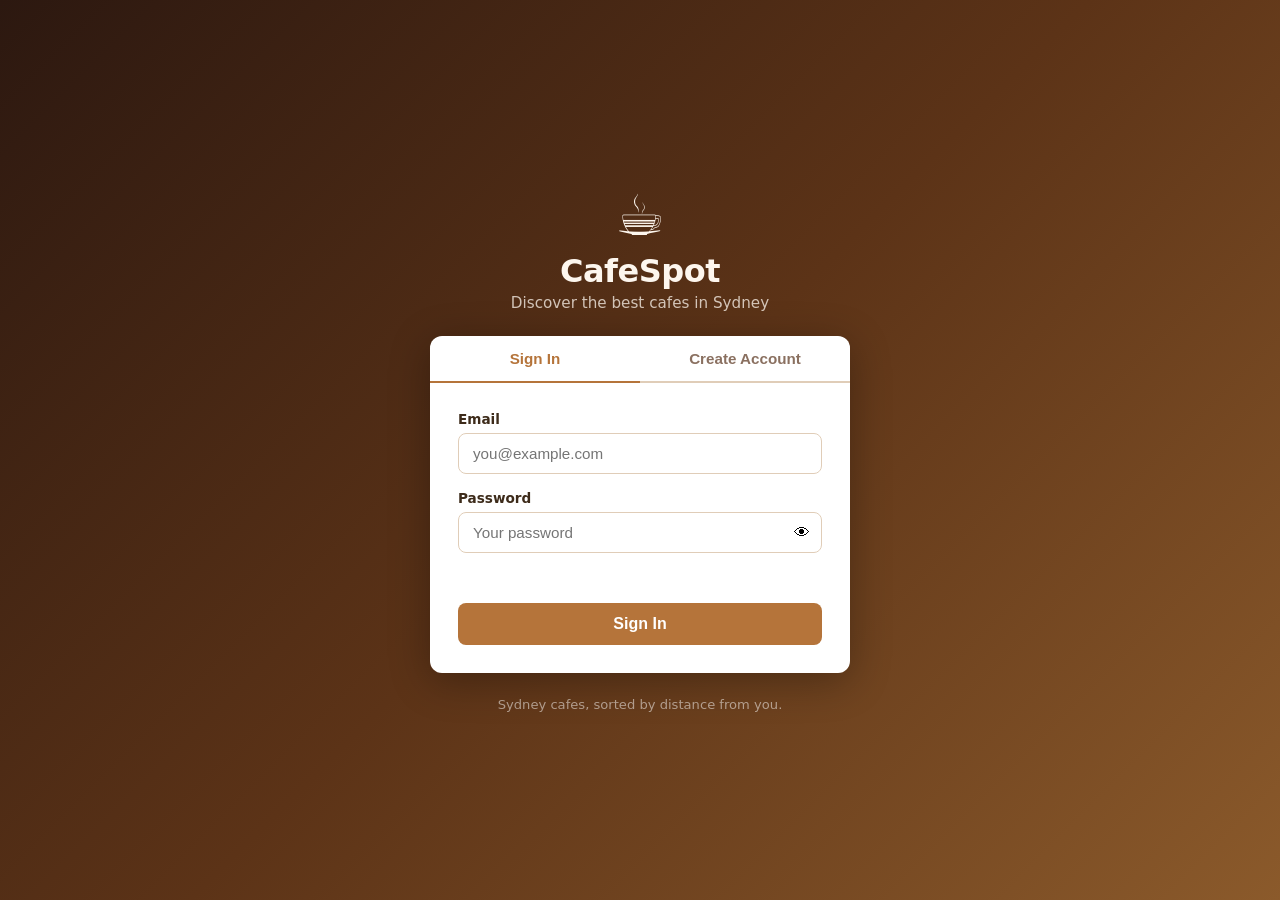
==== frontend/index.html @ 076bbd47 "Initial CafeSpot commit by pratiksha" ====
<!DOCTYPE html>
<html lang="en">
<head>
    <meta charset="UTF-8">
    <meta name="viewport" content="width=device-width, initial-scale=1.0">
    <title>CafeSpot — Find Sydney Cafes</title>
    <link rel="stylesheet" href="css/style.css">
</head>
<body class="auth-page">

    <div class="auth-container">
        <div class="auth-brand">
            <div class="brand-logo">☕</div>
            <h1>CafeSpot</h1>
            <p>Discover the best cafes in Sydney</p>
        </div>

        <div class="auth-card">
            <div class="auth-tabs">
                <button class="auth-tab active" data-tab="login">Sign In</button>
                <button class="auth-tab" data-tab="register">Create Account</button>
            </div>

            <!-- Login Form -->
            <form id="loginForm" class="auth-form active">
                <div class="form-group">
                    <label for="loginEmail">Email</label>
                    <input type="email" id="loginEmail" placeholder="you@example.com" required autocomplete="email">
                </div>
                <div class="form-group">
                    <label for="loginPassword">Password</label>
                    <div class="input-pw">
                        <input type="password" id="loginPassword" placeholder="Your password" required autocomplete="current-password">
                        <button type="button" class="pw-toggle" data-target="loginPassword">👁</button>
                    </div>
                </div>
                <div class="form-error" id="loginError"></div>
                <button type="submit" class="btn-auth" id="loginBtn">Sign In</button>
            </form>

            <!-- Register Form -->
            <form id="registerForm" class="auth-form">
                <div class="form-group">
                    <label for="regUsername">Username</label>
                    <input type="text" id="regUsername" placeholder="e.g. coffeeaddict" required minlength="3" autocomplete="username">
                </div>
                <div class="form-group">
                    <label for="regEmail">Email</label>
                    <input type="email" id="regEmail" placeholder="you@example.com" required autocomplete="email">
                </div>
                <div class="form-group">
                    <label for="regPassword">Password</label>
                    <div class="input-pw">
                        <input type="password" id="regPassword" placeholder="At least 6 characters" required minlength="6" autocomplete="new-password">
                        <button type="button" class="pw-toggle" data-target="regPassword">👁</button>
                    </div>
                </div>
                <div class="form-group">
                    <label for="regConfirm">Confirm Password</label>
                    <div class="input-pw">
                        <input type="password" id="regConfirm" placeholder="Repeat password" required autocomplete="new-password">
                        <button type="button" class="pw-toggle" data-target="regConfirm">👁</button>
                    </div>
                </div>
                <div class="form-error" id="registerError"></div>
                <button type="submit" class="btn-auth" id="registerBtn">Create Account</button>
            </form>
        </div>

        <p class="auth-footer">Sydney cafes, sorted by distance from you.</p>
    </div>

    <script src="js/config.js"></script>
    <script src="js/auth.js"></script>
    <script>
        // Redirect if already logged in
        if (Auth.isLoggedIn()) window.location.href = '/dashboard.html';

        // Tab switching
        document.querySelectorAll('.auth-tab').forEach(tab => {
            tab.addEventListener('click', () => {
                document.querySelectorAll('.auth-tab, .auth-form').forEach(el => el.classList.remove('active'));
                tab.classList.add('active');
                document.getElementById(tab.dataset.tab + 'Form').classList.add('active');
            });
        });

        // Password visibility toggle
        document.querySelectorAll('.pw-toggle').forEach(btn => {
            btn.addEventListener('click', () => {
                const input = document.getElementById(btn.dataset.target);
                input.type = input.type === 'password' ? 'text' : 'password';
            });
        });

        // Login
        document.getElementById('loginForm').addEventListener('submit', async e => {
            e.preventDefault();
            const btn = document.getElementById('loginBtn');
            const err = document.getElementById('loginError');
            err.textContent = '';
            btn.disabled = true;
            btn.textContent = 'Signing in...';
            try {
                await Auth.login(
                    document.getElementById('loginEmail').value,
                    document.getElementById('loginPassword').value
                );
                window.location.href = '/dashboard.html';
            } catch (ex) {
                err.textContent = ex.message;
                btn.disabled = false;
                btn.textContent = 'Sign In';
            }
        });

        // Register
        document.getElementById('registerForm').addEventListener('submit', async e => {
            e.preventDefault();
            const btn = document.getElementById('registerBtn');
            const err = document.getElementById('registerError');
            err.textContent = '';
            const pw  = document.getElementById('regPassword').value;
            const cfm = document.getElementById('regConfirm').value;
            if (pw !== cfm) { err.textContent = 'Passwords do not match.'; return; }
            btn.disabled = true;
            btn.textContent = 'Creating account...';
            try {
                await Auth.register(
                    document.getElementById('regUsername').value,
                    document.getElementById('regEmail').value,
                    pw
                );
                window.location.href = '/dashboard.html';
            } catch (ex) {
                err.textContent = ex.message;
                btn.disabled = false;
                btn.textContent = 'Create Account';
            }
        });
    </script>
</body>
</html>
---- frontend/css/style.css ----
/* ── Reset & Base ──────────────────────────────────────────────────────────── */
*, *::before, *::after { box-sizing: border-box; margin: 0; padding: 0; }

:root {
    --coffee:    #b5743a;
    --coffee-dk: #8b5a2b;
    --coffee-lt: #e8c99a;
    --cream:     #fdf6ee;
    --dark:      #1e1208;
    --text:      #3d2b1a;
    --muted:     #8a7060;
    --border:    #e0cdb8;
    --white:     #ffffff;
    --success:   #2d9e6b;
    --error:     #d94f4f;
    --info:      #2563eb;
    --shadow:    0 2px 12px rgba(0,0,0,0.10);
    --radius:    12px;
}

html, body { height: 100%; font-family: 'Segoe UI', system-ui, sans-serif; color: var(--text); }

a { color: var(--coffee); text-decoration: none; }
a:hover { text-decoration: underline; }

/* ── Auth Page ─────────────────────────────────────────────────────────────── */
.auth-page {
    min-height: 100vh;
    background: linear-gradient(135deg, #2c1810 0%, #5c3317 50%, #8b5a2b 100%);
    display: flex; align-items: center; justify-content: center;
    padding: 24px;
}

.auth-container {
    width: 100%; max-width: 420px;
    display: flex; flex-direction: column; align-items: center; gap: 24px;
}

.auth-brand { text-align: center; color: var(--cream); }
.brand-logo { font-size: 56px; line-height: 1; margin-bottom: 8px; }
.auth-brand h1 { font-size: 2rem; font-weight: 700; letter-spacing: -0.5px; }
.auth-brand p  { font-size: 0.95rem; opacity: 0.75; margin-top: 4px; }

.auth-card {
    width: 100%;
    background: var(--white);
    border-radius: var(--radius);
    box-shadow: 0 8px 40px rgba(0,0,0,0.30);
    overflow: hidden;
}

.auth-tabs {
    display: flex;
    border-bottom: 2px solid var(--border);
}
.auth-tab {
    flex: 1; padding: 14px;
    background: none; border: none; cursor: pointer;
    font-size: 0.95rem; font-weight: 600; color: var(--muted);
    transition: color 0.2s, border-bottom 0.2s;
    border-bottom: 2px solid transparent; margin-bottom: -2px;
}
.auth-tab.active { color: var(--coffee); border-bottom-color: var(--coffee); }

.auth-form { display: none; padding: 28px; flex-direction: column; gap: 16px; }
.auth-form.active { display: flex; }

.form-group { display: flex; flex-direction: column; gap: 6px; }
.form-group label { font-size: 0.85rem; font-weight: 600; color: var(--text); }
.form-group input {
    padding: 11px 14px; border: 1.5px solid var(--border); border-radius: 8px;
    font-size: 0.95rem; transition: border-color 0.2s; width: 100%;
}
.form-group input:focus { outline: none; border-color: var(--coffee); }

.input-pw { position: relative; }
.input-pw input { width: 100%; padding-right: 40px; }
.pw-toggle {
    position: absolute; right: 10px; top: 50%; transform: translateY(-50%);
    background: none; border: none; cursor: pointer; font-size: 16px; padding: 2px;
}

.form-error { color: var(--error); font-size: 0.85rem; min-height: 1em; }

.btn-auth {
    padding: 12px; background: var(--coffee); color: #fff;
    border: none; border-radius: 8px; font-size: 1rem; font-weight: 600;
    cursor: pointer; transition: background 0.2s;
    margin-top: 4px;
}
.btn-auth:hover { background: var(--coffee-dk); }
.btn-auth:disabled { opacity: 0.6; cursor: not-allowed; }

.auth-footer { color: rgba(255,255,255,0.5); font-size: 0.82rem; text-align: center; }

/* ── Dashboard Layout ──────────────────────────────────────────────────────── */
.dashboard-page {
    display: flex; flex-direction: column; height: 100vh; overflow: hidden;
    background: var(--cream);
}

.app-header {
    display: flex; align-items: center; justify-content: space-between;
    padding: 0 20px; height: 58px;
    background: var(--dark); color: var(--cream);
    box-shadow: 0 2px 8px rgba(0,0,0,0.3);
    flex-shrink: 0; z-index: 100;
}

.header-brand { display: flex; align-items: center; gap: 10px; }
.header-logo   { font-size: 24px; }
.header-title  { font-size: 1.2rem; font-weight: 700; letter-spacing: -0.3px; }

.header-actions { display: flex; align-items: center; gap: 14px; }

.fav-toggle-btn {
    background: rgba(255,255,255,0.1); border: 1px solid rgba(255,255,255,0.2);
    color: var(--cream); padding: 6px 14px; border-radius: 20px;
    cursor: pointer; font-size: 0.88rem; font-weight: 600; display: flex; align-items: center; gap: 6px;
    transition: background 0.2s;
}
.fav-toggle-btn:hover { background: rgba(255,255,255,0.2); }
.fav-count-badge {
    background: var(--coffee); color: #fff; border-radius: 50%;
    width: 18px; height: 18px; font-size: 0.72rem; font-weight: 700;
    display: inline-flex; align-items: center; justify-content: center;
}
.fav-count-badge:empty { display: none; }

.user-info { display: flex; align-items: center; gap: 6px; font-size: 0.9rem; }
.user-avatar { font-size: 18px; }

.btn-logout {
    background: rgba(255,255,255,0.1); border: 1px solid rgba(255,255,255,0.2);
    color: var(--cream); padding: 6px 14px; border-radius: 6px;
    cursor: pointer; font-size: 0.85rem; transition: background 0.2s;
}
.btn-logout:hover { background: rgba(255,255,255,0.2); }

.app-body { display: flex; flex: 1; overflow: hidden; }

/* ── Left Panel ────────────────────────────────────────────────────────────── */
.left-panel {
    width: 380px; flex-shrink: 0;
    display: flex; flex-direction: column;
    background: var(--white);
    border-right: 1px solid var(--border);
    overflow: hidden;
}

.search-section { padding: 20px; border-bottom: 1px solid var(--border); flex-shrink: 0; }
.search-title   { font-size: 1rem; font-weight: 700; color: var(--dark); margin-bottom: 14px; }

.search-form { display: flex; flex-direction: column; gap: 10px; }

.search-box { position: relative; }
.search-box input {
    width: 100%; padding: 11px 14px;
    border: 1.5px solid var(--border); border-radius: 8px;
    font-size: 0.95rem; transition: border-color 0.2s;
}
.search-box input:focus { outline: none; border-color: var(--coffee); }

.autocomplete-dropdown {
    position: absolute; top: 100%; left: 0; right: 0;
    background: var(--white); border: 1.5px solid var(--border);
    border-top: none; border-radius: 0 0 8px 8px;
    list-style: none; z-index: 200; max-height: 220px; overflow-y: auto;
    box-shadow: var(--shadow);
}
.autocomplete-dropdown li {
    padding: 10px 14px; cursor: pointer; font-size: 0.9rem;
    border-bottom: 1px solid var(--border);
}
.autocomplete-dropdown li:last-child { border-bottom: none; }
.autocomplete-dropdown li:hover { background: var(--cream); }

.btn-search {
    padding: 11px; background: var(--coffee); color: var(--white);
    border: none; border-radius: 8px; font-size: 0.95rem; font-weight: 600;
    cursor: pointer; transition: background 0.2s;
    display: flex; align-items: center; justify-content: center; gap: 8px;
}
.btn-search:hover  { background: var(--coffee-dk); }
.btn-search:disabled { opacity: 0.65; cursor: not-allowed; }

/* Filters */
.filters { display: flex; gap: 10px; flex-wrap: wrap; margin-top: 12px; align-items: center; }
.filter-item { display: flex; align-items: center; gap: 6px; font-size: 0.85rem; }
.filter-check { display: flex; align-items: center; gap: 6px; cursor: pointer; user-select: none; }
.filter-item select {
    padding: 4px 8px; border: 1px solid var(--border); border-radius: 6px;
    font-size: 0.85rem; background: var(--cream); cursor: pointer;
}

/* Results */
.results-section { flex: 1; overflow-y: auto; padding: 16px; }
.results-header  { margin-bottom: 12px; }
.results-count   { font-size: 0.85rem; color: var(--muted); font-weight: 600; }

.results-grid { display: flex; flex-direction: column; gap: 14px; }

.empty-state { text-align: center; padding: 40px 20px; color: var(--muted); }
.empty-icon  { font-size: 48px; margin-bottom: 12px; }
.empty-state p { font-size: 0.9rem; line-height: 1.6; }

/* Cafe Card */
.cafe-card {
    background: var(--white); border: 1px solid var(--border); border-radius: var(--radius);
    overflow: hidden; cursor: pointer; position: relative;
    transition: transform 0.15s, box-shadow 0.15s;
    box-shadow: 0 1px 4px rgba(0,0,0,0.06);
}
.cafe-card:hover { transform: translateY(-2px); box-shadow: var(--shadow); }

.cafe-rank {
    position: absolute; top: 10px; left: 10px; z-index: 1;
    background: var(--coffee); color: #fff; font-weight: 700; font-size: 0.8rem;
    padding: 2px 8px; border-radius: 12px;
}
.fav-btn {
    position: absolute; top: 8px; right: 8px; z-index: 1;
    background: rgba(0,0,0,0.4); border: none; border-radius: 50%;
    width: 30px; height: 30px; font-size: 14px; cursor: pointer;
    display: flex; align-items: center; justify-content: center;
    transition: background 0.2s;
}
.fav-btn:hover { background: rgba(0,0,0,0.6); }

.cafe-photo { width: 100%; height: 140px; object-fit: cover; display: block; }

.cafe-body   { padding: 12px 14px 14px; }
.cafe-name   { font-size: 0.97rem; font-weight: 700; margin-bottom: 3px; color: var(--dark); }
.cafe-address { font-size: 0.82rem; color: var(--muted); margin-bottom: 8px; }

.cafe-meta { display: flex; flex-wrap: wrap; gap: 6px; align-items: center; margin-bottom: 8px; font-size: 0.82rem; }

.stars    { color: #f59e0b; }
.rating-num { font-weight: 600; }
.review-count { color: var(--muted); }
.no-rating { color: var(--muted); font-style: italic; }

.price-badge { font-weight: 700; color: var(--coffee); }

.badge { padding: 2px 7px; border-radius: 10px; font-size: 0.75rem; font-weight: 600; }
.badge-open   { background: #d1fae5; color: #065f46; }
.badge-closed { background: #fee2e2; color: #991b1b; }

.distance { font-size: 0.82rem; color: var(--muted); display: block; margin-bottom: 10px; }

.btn-details {
    padding: 7px 14px; background: var(--cream); border: 1.5px solid var(--coffee);
    color: var(--coffee); border-radius: 6px; font-size: 0.82rem; font-weight: 600;
    cursor: pointer; transition: background 0.2s;
}
.btn-details:hover { background: var(--coffee-lt); }

/* ── Map Panel ─────────────────────────────────────────────────────────────── */
.map-panel { flex: 1; position: relative; }
#map { width: 100%; height: 100%; }

/* ── Favourites Panel ──────────────────────────────────────────────────────── */
.fav-panel {
    position: fixed; top: 0; right: -360px; width: 340px; height: 100%;
    background: var(--white); border-left: 1px solid var(--border);
    box-shadow: -4px 0 20px rgba(0,0,0,0.12);
    z-index: 500; transition: right 0.3s ease;
    display: flex; flex-direction: column;
}
.fav-panel.open { right: 0; }

.fav-overlay {
    display: none; position: fixed; inset: 0; background: rgba(0,0,0,0.3); z-index: 499;
}
.fav-overlay.show { display: block; }

.fav-header {
    display: flex; align-items: center; justify-content: space-between;
    padding: 18px 20px; border-bottom: 1px solid var(--border);
    background: var(--cream);
}
.fav-header h3 { font-size: 1rem; font-weight: 700; }
.fav-close { background: none; border: none; font-size: 18px; cursor: pointer; color: var(--muted); }

.fav-list { flex: 1; overflow-y: auto; padding: 12px; display: flex; flex-direction: column; gap: 10px; }
.fav-empty { text-align: center; color: var(--muted); padding: 30px; font-size: 0.9rem; }

.fav-item {
    display: flex; align-items: center; gap: 10px;
    padding: 10px 12px; background: var(--cream);
    border-radius: 8px; border: 1px solid var(--border);
}
.fav-info { flex: 1; min-width: 0; }
.fav-name { font-size: 0.88rem; font-weight: 600; display: block; white-space: nowrap; overflow: hidden; text-overflow: ellipsis; }
.fav-addr { font-size: 0.78rem; color: var(--muted); display: block; white-space: nowrap; overflow: hidden; text-overflow: ellipsis; }
.fav-rating { font-size: 0.78rem; color: #f59e0b; display: block; }
.fav-remove { background: none; border: none; color: var(--muted); cursor: pointer; font-size: 14px; padding: 4px; flex-shrink: 0; }
.fav-remove:hover { color: var(--error); }

/* ── Modal ─────────────────────────────────────────────────────────────────── */
.modal-overlay {
    position: fixed; inset: 0; background: rgba(0,0,0,0.55);
    z-index: 1000; display: flex; align-items: center; justify-content: center;
    padding: 20px;
}
.modal-box {
    background: var(--white); border-radius: var(--radius);
    width: 100%; max-width: 600px; max-height: 90vh; overflow-y: auto;
    position: relative; box-shadow: 0 20px 60px rgba(0,0,0,0.3);
}
.modal-loading { padding: 60px; text-align: center; color: var(--muted); }
.modal-close {
    position: absolute; top: 12px; right: 12px; z-index: 10;
    background: rgba(0,0,0,0.5); color: #fff; border: none; border-radius: 50%;
    width: 32px; height: 32px; font-size: 14px; cursor: pointer;
    display: flex; align-items: center; justify-content: center;
}

.modal-photos { display: flex; gap: 4px; overflow: hidden; border-radius: var(--radius) var(--radius) 0 0; max-height: 220px; }
.detail-photo { flex: 1; width: 0; height: 220px; object-fit: cover; }

.modal-streetview { overflow: hidden; }
.streetview-img   { width: 100%; height: 200px; object-fit: cover; display: block; }
.no-streetview    { padding: 20px; text-align: center; color: var(--muted); background: var(--cream); }

.modal-content { padding: 20px 24px 24px; }
.modal-content h2 { font-size: 1.3rem; font-weight: 700; margin-bottom: 6px; }
.modal-address { color: var(--muted); font-size: 0.9rem; margin-bottom: 12px; }

.modal-meta { display: flex; flex-wrap: wrap; gap: 12px; font-size: 0.88rem; margin-bottom: 16px; }
.modal-link { color: var(--coffee); font-weight: 600; }

.modal-hours { margin-bottom: 16px; }
.modal-hours h4 { font-size: 0.9rem; font-weight: 700; margin-bottom: 8px; }
.modal-hours ul { list-style: none; display: flex; flex-direction: column; gap: 4px; }
.modal-hours li { font-size: 0.85rem; color: var(--text); }

.modal-reviews { }
.modal-reviews h4 { font-size: 0.9rem; font-weight: 700; margin-bottom: 10px; }
.review { padding: 12px; background: var(--cream); border-radius: 8px; margin-bottom: 8px; font-size: 0.85rem; }
.review-header { display: flex; gap: 8px; align-items: center; margin-bottom: 6px; flex-wrap: wrap; }
.review-stars  { color: #f59e0b; }
.review-time   { color: var(--muted); font-size: 0.8rem; margin-left: auto; }
.review p      { line-height: 1.5; color: var(--text); }

/* ── Toast ─────────────────────────────────────────────────────────────────── */
.toast {
    position: fixed; bottom: 24px; left: 50%; transform: translateX(-50%) translateY(20px);
    padding: 12px 24px; border-radius: 24px; font-size: 0.9rem; font-weight: 600;
    z-index: 2000; opacity: 0; transition: opacity 0.25s, transform 0.25s;
    pointer-events: none; white-space: nowrap;
}
.toast.show { opacity: 1; transform: translateX(-50%) translateY(0); }
.toast-success { background: #065f46; color: #fff; }
.toast-error   { background: #991b1b; color: #fff; }
.toast-info    { background: var(--dark); color: var(--cream); }

/* ── Spinner ───────────────────────────────────────────────────────────────── */
.spinner {
    display: inline-block; width: 14px; height: 14px;
    border: 2px solid rgba(255,255,255,0.4);
    border-top-color: #fff; border-radius: 50%;
    animation: spin 0.7s linear infinite;
}
@keyframes spin { to { transform: rotate(360deg); } }

/* ── Scrollbar ─────────────────────────────────────────────────────────────── */
::-webkit-scrollbar       { width: 6px; }
::-webkit-scrollbar-track { background: transparent; }
::-webkit-scrollbar-thumb { background: var(--border); border-radius: 3px; }
::-webkit-scrollbar-thumb:hover { background: var(--coffee-lt); }

/* ── Responsive ────────────────────────────────────────────────────────────── */
@media (max-width: 768px) {
    .left-panel { width: 100%; max-height: 50vh; border-right: none; border-bottom: 1px solid var(--border); }
    .app-body   { flex-direction: column; }
    .map-panel  { min-height: 50vh; }
    .header-title { display: none; }
}
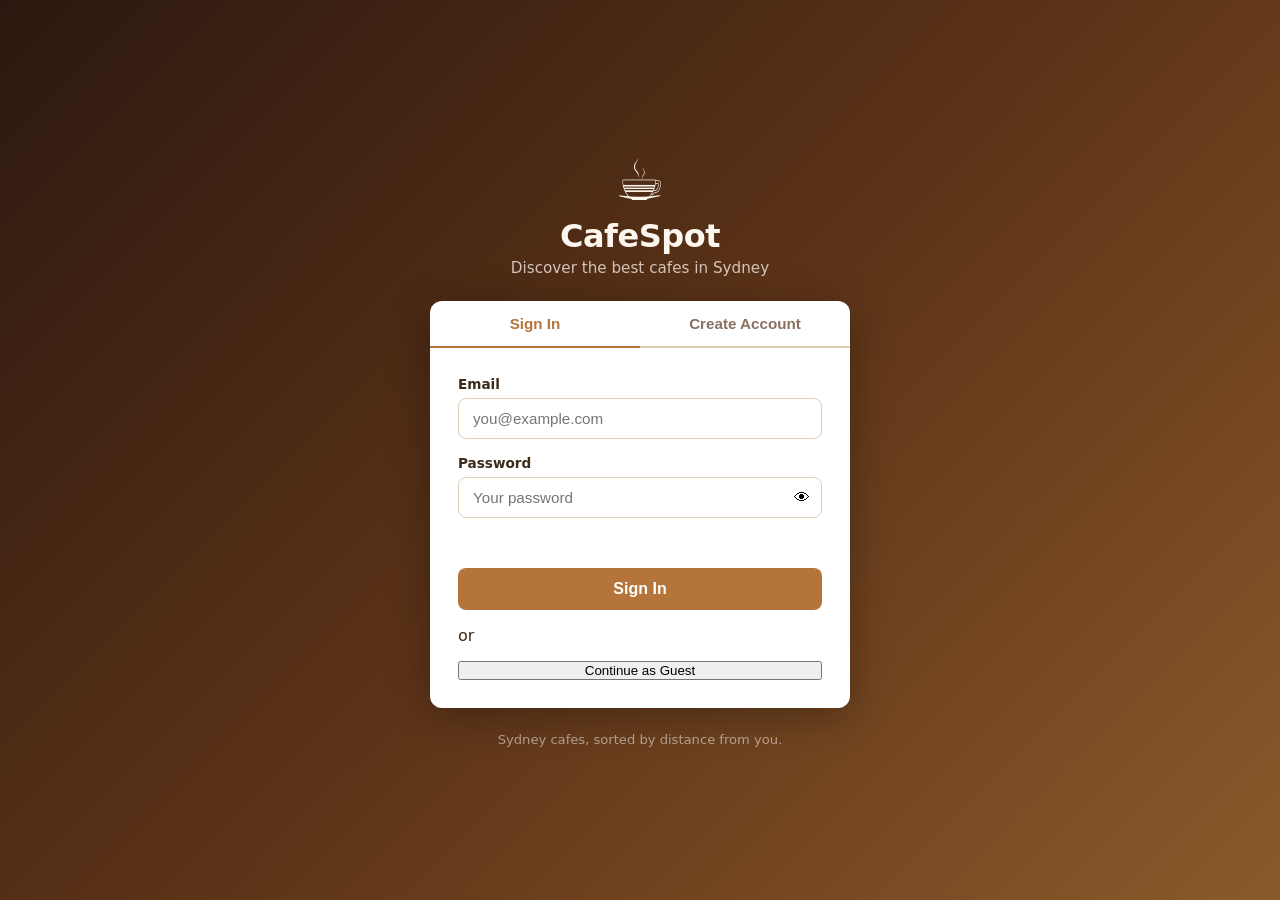
==== commit 96511cfa: "feat: add guest mode button to login page" ====
--- a/frontend/index.html
+++ b/frontend/index.html
@@ -36,6 +36,12 @@
                 </div>
                 <div class="form-error" id="loginError"></div>
                 <button type="submit" class="btn-auth" id="loginBtn">Sign In</button>
+                <div class="guest-divider">
+                    <span>or</span>
+                </div>
+                <button type="button" class="btn-guest" id="guestBtn">
+                    Continue as Guest
+                </button>
             </form>
 
             <!-- Register Form -->
@@ -138,6 +144,11 @@
                 btn.textContent = 'Create Account';
             }
         });
+        // Guest button
+        document.getElementById('guestBtn').addEventListener('click', () => {
+            sessionStorage.setItem('cafespot_guest', 'true');
+            window.location.href = '/dashboard.html';
+        });
     </script>
 </body>
 </html>
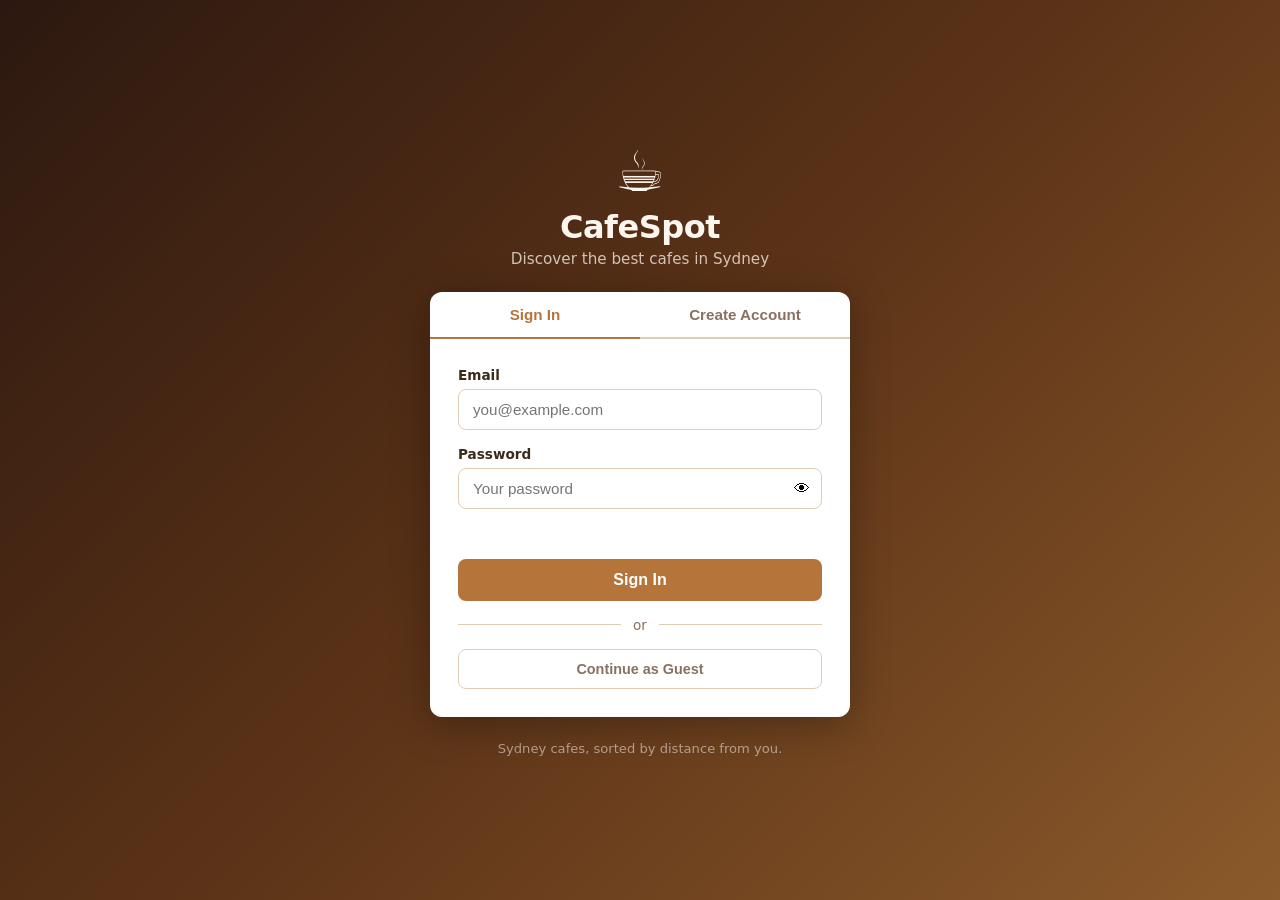
==== commit 44e108a7: "Added dropdown menu for Favourites" ====
--- a/frontend/index.html
+++ b/frontend/index.html
@@ -144,6 +144,7 @@
                 btn.textContent = 'Create Account';
             }
         });
+
         // Guest button
         document.getElementById('guestBtn').addEventListener('click', () => {
             sessionStorage.setItem('cafespot_guest', 'true');
--- a/frontend/css/style.css
+++ b/frontend/css/style.css
@@ -91,6 +91,21 @@
 .btn-auth:hover { background: var(--coffee-dk); }
 .btn-auth:disabled { opacity: 0.6; cursor: not-allowed; }
 
+.guest-divider {
+    display: flex; align-items: center; gap: 12px;
+    color: var(--muted); font-size: 0.85rem;
+}
+.guest-divider::before, .guest-divider::after {
+    content: ''; flex: 1; height: 1px; background: var(--border);
+}
+
+.btn-guest {
+    padding: 11px; background: transparent; color: var(--muted);
+    border: 1.5px solid var(--border); border-radius: 8px; font-size: 0.9rem;
+    font-weight: 600; cursor: pointer; transition: border-color 0.2s, color 0.2s;
+}
+.btn-guest:hover { border-color: var(--coffee); color: var(--coffee); }
+
 .auth-footer { color: rgba(255,255,255,0.5); font-size: 0.82rem; text-align: center; }
 
 /* ── Dashboard Layout ──────────────────────────────────────────────────────── */
@@ -113,13 +128,21 @@
 
 .header-actions { display: flex; align-items: center; gap: 14px; }
 
+/* ── Favourites Dropdown Wrapper ───────────────────────────────────────────── */
+.fav-dropdown-wrapper {
+    position: relative;
+}
+
 .fav-toggle-btn {
     background: rgba(255,255,255,0.1); border: 1px solid rgba(255,255,255,0.2);
     color: var(--cream); padding: 6px 14px; border-radius: 20px;
-    cursor: pointer; font-size: 0.88rem; font-weight: 600; display: flex; align-items: center; gap: 6px;
+    cursor: pointer; font-size: 0.88rem; font-weight: 600;
+    display: flex; align-items: center; gap: 6px;
     transition: background 0.2s;
+    user-select: none;
 }
 .fav-toggle-btn:hover { background: rgba(255,255,255,0.2); }
+
 .fav-count-badge {
     background: var(--coffee); color: #fff; border-radius: 50%;
     width: 18px; height: 18px; font-size: 0.72rem; font-weight: 700;
@@ -127,6 +150,137 @@
 }
 .fav-count-badge:empty { display: none; }
 
+/* ── Favourites Dropdown Menu ──────────────────────────────────────────────── */
+.fav-dropdown {
+    position: absolute;
+    top: calc(100% + 10px);
+    right: 0;
+    width: 300px;
+    background: var(--white);
+    border: 1px solid var(--border);
+    border-radius: var(--radius);
+    box-shadow: 0 8px 32px rgba(0,0,0,0.18);
+    z-index: 600;
+    opacity: 0;
+    transform: translateY(-8px);
+    pointer-events: none;
+    transition: opacity 0.2s ease, transform 0.2s ease;
+    overflow: hidden;
+}
+.fav-dropdown.open {
+    opacity: 1;
+    transform: translateY(0);
+    pointer-events: all;
+}
+
+/* Small arrow/caret pointing up */
+.fav-dropdown::before {
+    content: '';
+    position: absolute;
+    top: -7px;
+    right: 20px;
+    width: 12px;
+    height: 12px;
+    background: var(--white);
+    border-left: 1px solid var(--border);
+    border-top: 1px solid var(--border);
+    transform: rotate(45deg);
+}
+
+.fav-dd-header {
+    display: flex; align-items: center; justify-content: space-between;
+    padding: 12px 16px;
+    background: var(--cream);
+    border-bottom: 1px solid var(--border);
+    font-size: 0.88rem; font-weight: 700; color: var(--dark);
+}
+.fav-dd-close {
+    background: none; border: none; cursor: pointer;
+    color: var(--muted); font-size: 14px; padding: 2px 4px;
+    border-radius: 4px; transition: color 0.15s;
+}
+.fav-dd-close:hover { color: var(--error); }
+
+.fav-dd-list {
+    max-height: 320px;
+    overflow-y: auto;
+    padding: 8px 0;
+}
+
+.fav-dd-empty {
+    text-align: center;
+    color: var(--muted);
+    font-size: 0.84rem;
+    line-height: 1.6;
+    padding: 24px 16px;
+}
+
+.fav-dd-item {
+    display: flex;
+    align-items: center;
+    gap: 10px;
+    padding: 9px 16px;
+    cursor: pointer;
+    transition: background 0.15s;
+    border-bottom: 1px solid var(--border);
+}
+.fav-dd-item:last-child { border-bottom: none; }
+.fav-dd-item:hover { background: var(--cream); }
+
+.fav-dd-info {
+    flex: 1;
+    min-width: 0;
+    display: flex;
+    flex-direction: column;
+    gap: 2px;
+}
+
+.fav-dd-name {
+    font-size: 0.86rem;
+    font-weight: 600;
+    color: var(--dark);
+    white-space: nowrap;
+    overflow: hidden;
+    text-overflow: ellipsis;
+}
+
+.fav-dd-addr {
+    font-size: 0.76rem;
+    color: var(--muted);
+    white-space: nowrap;
+    overflow: hidden;
+    text-overflow: ellipsis;
+}
+
+.fav-dd-rating {
+    font-size: 0.76rem;
+    color: #f59e0b;
+    font-weight: 600;
+}
+
+.fav-dd-remove {
+    flex-shrink: 0;
+    background: none;
+    border: none;
+    cursor: pointer;
+    color: var(--muted);
+    font-size: 12px;
+    padding: 4px 6px;
+    border-radius: 4px;
+    transition: color 0.15s, background 0.15s;
+    line-height: 1;
+}
+.fav-dd-remove:hover {
+    color: var(--error);
+    background: #fee2e2;
+}
+
+/* Scrollbar in dropdown */
+.fav-dd-list::-webkit-scrollbar       { width: 4px; }
+.fav-dd-list::-webkit-scrollbar-track { background: transparent; }
+.fav-dd-list::-webkit-scrollbar-thumb { background: var(--border); border-radius: 2px; }
+
+/* ── User Info & Logout ─────────────────────────────────────────────────────── */
 .user-info { display: flex; align-items: center; gap: 6px; font-size: 0.9rem; }
 .user-avatar { font-size: 18px; }
 
@@ -259,44 +413,6 @@
 .map-panel { flex: 1; position: relative; }
 #map { width: 100%; height: 100%; }
 
-/* ── Favourites Panel ──────────────────────────────────────────────────────── */
-.fav-panel {
-    position: fixed; top: 0; right: -360px; width: 340px; height: 100%;
-    background: var(--white); border-left: 1px solid var(--border);
-    box-shadow: -4px 0 20px rgba(0,0,0,0.12);
-    z-index: 500; transition: right 0.3s ease;
-    display: flex; flex-direction: column;
-}
-.fav-panel.open { right: 0; }
-
-.fav-overlay {
-    display: none; position: fixed; inset: 0; background: rgba(0,0,0,0.3); z-index: 499;
-}
-.fav-overlay.show { display: block; }
-
-.fav-header {
-    display: flex; align-items: center; justify-content: space-between;
-    padding: 18px 20px; border-bottom: 1px solid var(--border);
-    background: var(--cream);
-}
-.fav-header h3 { font-size: 1rem; font-weight: 700; }
-.fav-close { background: none; border: none; font-size: 18px; cursor: pointer; color: var(--muted); }
-
-.fav-list { flex: 1; overflow-y: auto; padding: 12px; display: flex; flex-direction: column; gap: 10px; }
-.fav-empty { text-align: center; color: var(--muted); padding: 30px; font-size: 0.9rem; }
-
-.fav-item {
-    display: flex; align-items: center; gap: 10px;
-    padding: 10px 12px; background: var(--cream);
-    border-radius: 8px; border: 1px solid var(--border);
-}
-.fav-info { flex: 1; min-width: 0; }
-.fav-name { font-size: 0.88rem; font-weight: 600; display: block; white-space: nowrap; overflow: hidden; text-overflow: ellipsis; }
-.fav-addr { font-size: 0.78rem; color: var(--muted); display: block; white-space: nowrap; overflow: hidden; text-overflow: ellipsis; }
-.fav-rating { font-size: 0.78rem; color: #f59e0b; display: block; }
-.fav-remove { background: none; border: none; color: var(--muted); cursor: pointer; font-size: 14px; padding: 4px; flex-shrink: 0; }
-.fav-remove:hover { color: var(--error); }
-
 /* ── Modal ─────────────────────────────────────────────────────────────────── */
 .modal-overlay {
     position: fixed; inset: 0; background: rgba(0,0,0,0.55);
@@ -335,7 +451,6 @@
 .modal-hours ul { list-style: none; display: flex; flex-direction: column; gap: 4px; }
 .modal-hours li { font-size: 0.85rem; color: var(--text); }
 
-.modal-reviews { }
 .modal-reviews h4 { font-size: 0.9rem; font-weight: 700; margin-bottom: 10px; }
 .review { padding: 12px; background: var(--cream); border-radius: 8px; margin-bottom: 8px; font-size: 0.85rem; }
 .review-header { display: flex; gap: 8px; align-items: center; margin-bottom: 6px; flex-wrap: wrap; }
@@ -376,4 +491,5 @@
     .app-body   { flex-direction: column; }
     .map-panel  { min-height: 50vh; }
     .header-title { display: none; }
-}
+    .fav-dropdown { right: -60px; width: 280px; }
+}
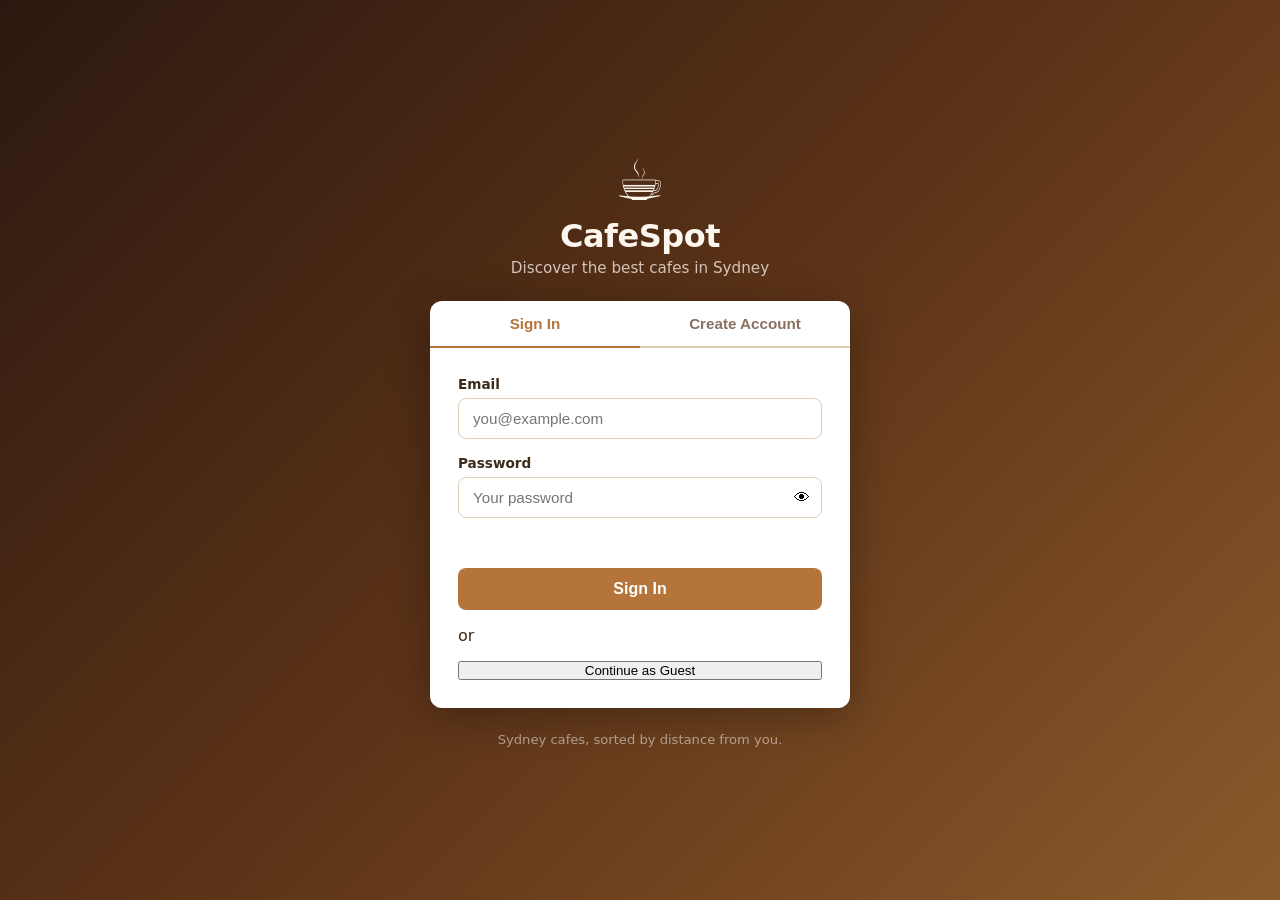
==== commit 77e8d9c1: "Merge: keep remote history" ====
--- a/frontend/index.html
+++ b/frontend/index.html
@@ -144,7 +144,6 @@
                 btn.textContent = 'Create Account';
             }
         });
-
         // Guest button
         document.getElementById('guestBtn').addEventListener('click', () => {
             sessionStorage.setItem('cafespot_guest', 'true');
--- a/frontend/css/style.css
+++ b/frontend/css/style.css
@@ -91,21 +91,6 @@
 .btn-auth:hover { background: var(--coffee-dk); }
 .btn-auth:disabled { opacity: 0.6; cursor: not-allowed; }
 
-.guest-divider {
-    display: flex; align-items: center; gap: 12px;
-    color: var(--muted); font-size: 0.85rem;
-}
-.guest-divider::before, .guest-divider::after {
-    content: ''; flex: 1; height: 1px; background: var(--border);
-}
-
-.btn-guest {
-    padding: 11px; background: transparent; color: var(--muted);
-    border: 1.5px solid var(--border); border-radius: 8px; font-size: 0.9rem;
-    font-weight: 600; cursor: pointer; transition: border-color 0.2s, color 0.2s;
-}
-.btn-guest:hover { border-color: var(--coffee); color: var(--coffee); }
-
 .auth-footer { color: rgba(255,255,255,0.5); font-size: 0.82rem; text-align: center; }
 
 /* ── Dashboard Layout ──────────────────────────────────────────────────────── */
@@ -128,21 +113,13 @@
 
 .header-actions { display: flex; align-items: center; gap: 14px; }
 
-/* ── Favourites Dropdown Wrapper ───────────────────────────────────────────── */
-.fav-dropdown-wrapper {
-    position: relative;
-}
-
 .fav-toggle-btn {
     background: rgba(255,255,255,0.1); border: 1px solid rgba(255,255,255,0.2);
     color: var(--cream); padding: 6px 14px; border-radius: 20px;
-    cursor: pointer; font-size: 0.88rem; font-weight: 600;
-    display: flex; align-items: center; gap: 6px;
+    cursor: pointer; font-size: 0.88rem; font-weight: 600; display: flex; align-items: center; gap: 6px;
     transition: background 0.2s;
-    user-select: none;
 }
 .fav-toggle-btn:hover { background: rgba(255,255,255,0.2); }
-
 .fav-count-badge {
     background: var(--coffee); color: #fff; border-radius: 50%;
     width: 18px; height: 18px; font-size: 0.72rem; font-weight: 700;
@@ -150,137 +127,6 @@
 }
 .fav-count-badge:empty { display: none; }
 
-/* ── Favourites Dropdown Menu ──────────────────────────────────────────────── */
-.fav-dropdown {
-    position: absolute;
-    top: calc(100% + 10px);
-    right: 0;
-    width: 300px;
-    background: var(--white);
-    border: 1px solid var(--border);
-    border-radius: var(--radius);
-    box-shadow: 0 8px 32px rgba(0,0,0,0.18);
-    z-index: 600;
-    opacity: 0;
-    transform: translateY(-8px);
-    pointer-events: none;
-    transition: opacity 0.2s ease, transform 0.2s ease;
-    overflow: hidden;
-}
-.fav-dropdown.open {
-    opacity: 1;
-    transform: translateY(0);
-    pointer-events: all;
-}
-
-/* Small arrow/caret pointing up */
-.fav-dropdown::before {
-    content: '';
-    position: absolute;
-    top: -7px;
-    right: 20px;
-    width: 12px;
-    height: 12px;
-    background: var(--white);
-    border-left: 1px solid var(--border);
-    border-top: 1px solid var(--border);
-    transform: rotate(45deg);
-}
-
-.fav-dd-header {
-    display: flex; align-items: center; justify-content: space-between;
-    padding: 12px 16px;
-    background: var(--cream);
-    border-bottom: 1px solid var(--border);
-    font-size: 0.88rem; font-weight: 700; color: var(--dark);
-}
-.fav-dd-close {
-    background: none; border: none; cursor: pointer;
-    color: var(--muted); font-size: 14px; padding: 2px 4px;
-    border-radius: 4px; transition: color 0.15s;
-}
-.fav-dd-close:hover { color: var(--error); }
-
-.fav-dd-list {
-    max-height: 320px;
-    overflow-y: auto;
-    padding: 8px 0;
-}
-
-.fav-dd-empty {
-    text-align: center;
-    color: var(--muted);
-    font-size: 0.84rem;
-    line-height: 1.6;
-    padding: 24px 16px;
-}
-
-.fav-dd-item {
-    display: flex;
-    align-items: center;
-    gap: 10px;
-    padding: 9px 16px;
-    cursor: pointer;
-    transition: background 0.15s;
-    border-bottom: 1px solid var(--border);
-}
-.fav-dd-item:last-child { border-bottom: none; }
-.fav-dd-item:hover { background: var(--cream); }
-
-.fav-dd-info {
-    flex: 1;
-    min-width: 0;
-    display: flex;
-    flex-direction: column;
-    gap: 2px;
-}
-
-.fav-dd-name {
-    font-size: 0.86rem;
-    font-weight: 600;
-    color: var(--dark);
-    white-space: nowrap;
-    overflow: hidden;
-    text-overflow: ellipsis;
-}
-
-.fav-dd-addr {
-    font-size: 0.76rem;
-    color: var(--muted);
-    white-space: nowrap;
-    overflow: hidden;
-    text-overflow: ellipsis;
-}
-
-.fav-dd-rating {
-    font-size: 0.76rem;
-    color: #f59e0b;
-    font-weight: 600;
-}
-
-.fav-dd-remove {
-    flex-shrink: 0;
-    background: none;
-    border: none;
-    cursor: pointer;
-    color: var(--muted);
-    font-size: 12px;
-    padding: 4px 6px;
-    border-radius: 4px;
-    transition: color 0.15s, background 0.15s;
-    line-height: 1;
-}
-.fav-dd-remove:hover {
-    color: var(--error);
-    background: #fee2e2;
-}
-
-/* Scrollbar in dropdown */
-.fav-dd-list::-webkit-scrollbar       { width: 4px; }
-.fav-dd-list::-webkit-scrollbar-track { background: transparent; }
-.fav-dd-list::-webkit-scrollbar-thumb { background: var(--border); border-radius: 2px; }
-
-/* ── User Info & Logout ─────────────────────────────────────────────────────── */
 .user-info { display: flex; align-items: center; gap: 6px; font-size: 0.9rem; }
 .user-avatar { font-size: 18px; }
 
@@ -413,6 +259,44 @@
 .map-panel { flex: 1; position: relative; }
 #map { width: 100%; height: 100%; }
 
+/* ── Favourites Panel ──────────────────────────────────────────────────────── */
+.fav-panel {
+    position: fixed; top: 0; right: -360px; width: 340px; height: 100%;
+    background: var(--white); border-left: 1px solid var(--border);
+    box-shadow: -4px 0 20px rgba(0,0,0,0.12);
+    z-index: 500; transition: right 0.3s ease;
+    display: flex; flex-direction: column;
+}
+.fav-panel.open { right: 0; }
+
+.fav-overlay {
+    display: none; position: fixed; inset: 0; background: rgba(0,0,0,0.3); z-index: 499;
+}
+.fav-overlay.show { display: block; }
+
+.fav-header {
+    display: flex; align-items: center; justify-content: space-between;
+    padding: 18px 20px; border-bottom: 1px solid var(--border);
+    background: var(--cream);
+}
+.fav-header h3 { font-size: 1rem; font-weight: 700; }
+.fav-close { background: none; border: none; font-size: 18px; cursor: pointer; color: var(--muted); }
+
+.fav-list { flex: 1; overflow-y: auto; padding: 12px; display: flex; flex-direction: column; gap: 10px; }
+.fav-empty { text-align: center; color: var(--muted); padding: 30px; font-size: 0.9rem; }
+
+.fav-item {
+    display: flex; align-items: center; gap: 10px;
+    padding: 10px 12px; background: var(--cream);
+    border-radius: 8px; border: 1px solid var(--border);
+}
+.fav-info { flex: 1; min-width: 0; }
+.fav-name { font-size: 0.88rem; font-weight: 600; display: block; white-space: nowrap; overflow: hidden; text-overflow: ellipsis; }
+.fav-addr { font-size: 0.78rem; color: var(--muted); display: block; white-space: nowrap; overflow: hidden; text-overflow: ellipsis; }
+.fav-rating { font-size: 0.78rem; color: #f59e0b; display: block; }
+.fav-remove { background: none; border: none; color: var(--muted); cursor: pointer; font-size: 14px; padding: 4px; flex-shrink: 0; }
+.fav-remove:hover { color: var(--error); }
+
 /* ── Modal ─────────────────────────────────────────────────────────────────── */
 .modal-overlay {
     position: fixed; inset: 0; background: rgba(0,0,0,0.55);
@@ -451,6 +335,7 @@
 .modal-hours ul { list-style: none; display: flex; flex-direction: column; gap: 4px; }
 .modal-hours li { font-size: 0.85rem; color: var(--text); }
 
+.modal-reviews { }
 .modal-reviews h4 { font-size: 0.9rem; font-weight: 700; margin-bottom: 10px; }
 .review { padding: 12px; background: var(--cream); border-radius: 8px; margin-bottom: 8px; font-size: 0.85rem; }
 .review-header { display: flex; gap: 8px; align-items: center; margin-bottom: 6px; flex-wrap: wrap; }
@@ -491,5 +376,4 @@
     .app-body   { flex-direction: column; }
     .map-panel  { min-height: 50vh; }
     .header-title { display: none; }
-    .fav-dropdown { right: -60px; width: 280px; }
-}
+}
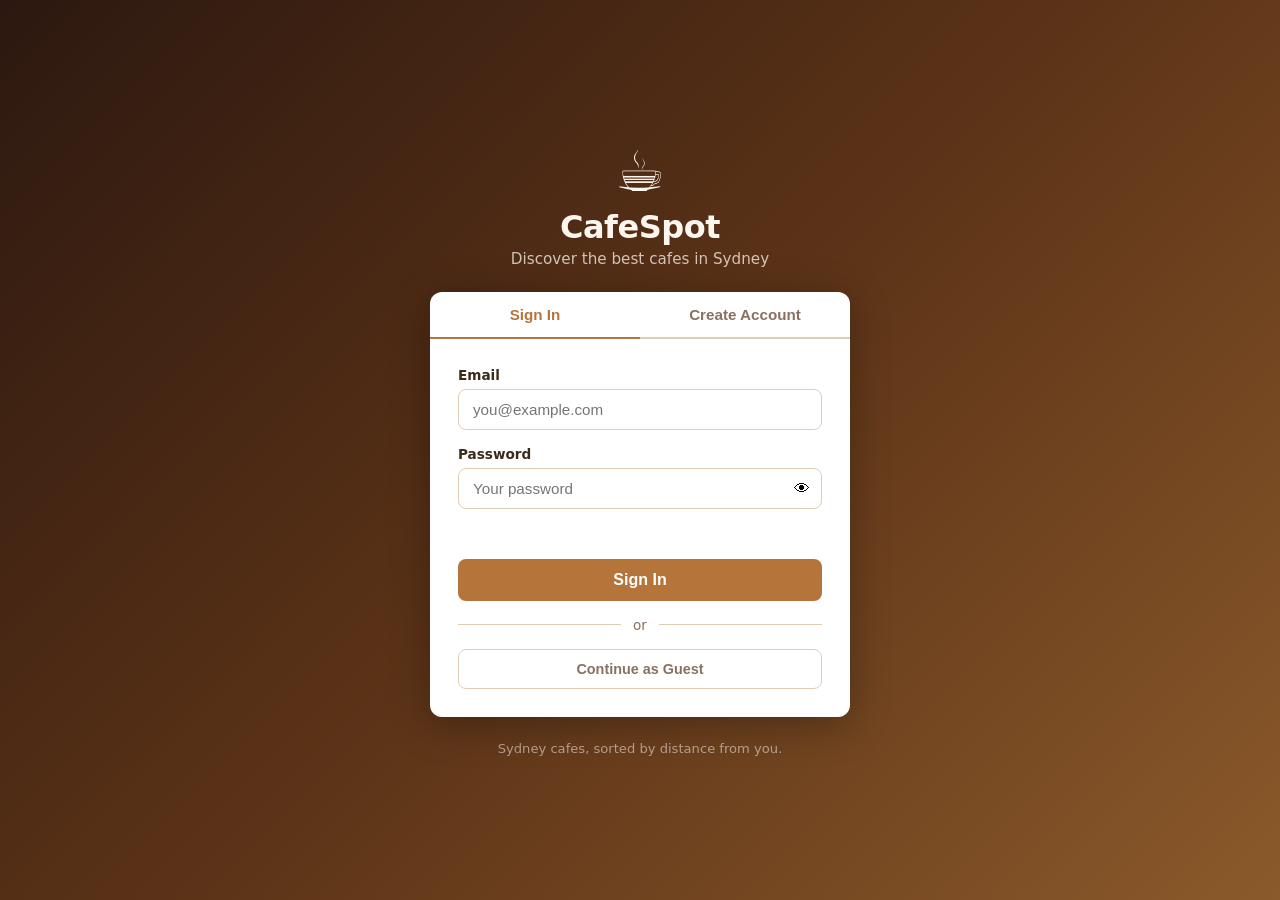
==== commit b073ea62: "Added dropdown menu for Favourites" ====
--- a/frontend/index.html
+++ b/frontend/index.html
@@ -144,6 +144,7 @@
                 btn.textContent = 'Create Account';
             }
         });
+
         // Guest button
         document.getElementById('guestBtn').addEventListener('click', () => {
             sessionStorage.setItem('cafespot_guest', 'true');
--- a/frontend/css/style.css
+++ b/frontend/css/style.css
@@ -91,6 +91,21 @@
 .btn-auth:hover { background: var(--coffee-dk); }
 .btn-auth:disabled { opacity: 0.6; cursor: not-allowed; }
 
+.guest-divider {
+    display: flex; align-items: center; gap: 12px;
+    color: var(--muted); font-size: 0.85rem;
+}
+.guest-divider::before, .guest-divider::after {
+    content: ''; flex: 1; height: 1px; background: var(--border);
+}
+
+.btn-guest {
+    padding: 11px; background: transparent; color: var(--muted);
+    border: 1.5px solid var(--border); border-radius: 8px; font-size: 0.9rem;
+    font-weight: 600; cursor: pointer; transition: border-color 0.2s, color 0.2s;
+}
+.btn-guest:hover { border-color: var(--coffee); color: var(--coffee); }
+
 .auth-footer { color: rgba(255,255,255,0.5); font-size: 0.82rem; text-align: center; }
 
 /* ── Dashboard Layout ──────────────────────────────────────────────────────── */
@@ -113,13 +128,21 @@
 
 .header-actions { display: flex; align-items: center; gap: 14px; }
 
+/* ── Favourites Dropdown Wrapper ───────────────────────────────────────────── */
+.fav-dropdown-wrapper {
+    position: relative;
+}
+
 .fav-toggle-btn {
     background: rgba(255,255,255,0.1); border: 1px solid rgba(255,255,255,0.2);
     color: var(--cream); padding: 6px 14px; border-radius: 20px;
-    cursor: pointer; font-size: 0.88rem; font-weight: 600; display: flex; align-items: center; gap: 6px;
+    cursor: pointer; font-size: 0.88rem; font-weight: 600;
+    display: flex; align-items: center; gap: 6px;
     transition: background 0.2s;
+    user-select: none;
 }
 .fav-toggle-btn:hover { background: rgba(255,255,255,0.2); }
+
 .fav-count-badge {
     background: var(--coffee); color: #fff; border-radius: 50%;
     width: 18px; height: 18px; font-size: 0.72rem; font-weight: 700;
@@ -127,6 +150,137 @@
 }
 .fav-count-badge:empty { display: none; }
 
+/* ── Favourites Dropdown Menu ──────────────────────────────────────────────── */
+.fav-dropdown {
+    position: absolute;
+    top: calc(100% + 10px);
+    right: 0;
+    width: 300px;
+    background: var(--white);
+    border: 1px solid var(--border);
+    border-radius: var(--radius);
+    box-shadow: 0 8px 32px rgba(0,0,0,0.18);
+    z-index: 600;
+    opacity: 0;
+    transform: translateY(-8px);
+    pointer-events: none;
+    transition: opacity 0.2s ease, transform 0.2s ease;
+    overflow: hidden;
+}
+.fav-dropdown.open {
+    opacity: 1;
+    transform: translateY(0);
+    pointer-events: all;
+}
+
+/* Small arrow/caret pointing up */
+.fav-dropdown::before {
+    content: '';
+    position: absolute;
+    top: -7px;
+    right: 20px;
+    width: 12px;
+    height: 12px;
+    background: var(--white);
+    border-left: 1px solid var(--border);
+    border-top: 1px solid var(--border);
+    transform: rotate(45deg);
+}
+
+.fav-dd-header {
+    display: flex; align-items: center; justify-content: space-between;
+    padding: 12px 16px;
+    background: var(--cream);
+    border-bottom: 1px solid var(--border);
+    font-size: 0.88rem; font-weight: 700; color: var(--dark);
+}
+.fav-dd-close {
+    background: none; border: none; cursor: pointer;
+    color: var(--muted); font-size: 14px; padding: 2px 4px;
+    border-radius: 4px; transition: color 0.15s;
+}
+.fav-dd-close:hover { color: var(--error); }
+
+.fav-dd-list {
+    max-height: 320px;
+    overflow-y: auto;
+    padding: 8px 0;
+}
+
+.fav-dd-empty {
+    text-align: center;
+    color: var(--muted);
+    font-size: 0.84rem;
+    line-height: 1.6;
+    padding: 24px 16px;
+}
+
+.fav-dd-item {
+    display: flex;
+    align-items: center;
+    gap: 10px;
+    padding: 9px 16px;
+    cursor: pointer;
+    transition: background 0.15s;
+    border-bottom: 1px solid var(--border);
+}
+.fav-dd-item:last-child { border-bottom: none; }
+.fav-dd-item:hover { background: var(--cream); }
+
+.fav-dd-info {
+    flex: 1;
+    min-width: 0;
+    display: flex;
+    flex-direction: column;
+    gap: 2px;
+}
+
+.fav-dd-name {
+    font-size: 0.86rem;
+    font-weight: 600;
+    color: var(--dark);
+    white-space: nowrap;
+    overflow: hidden;
+    text-overflow: ellipsis;
+}
+
+.fav-dd-addr {
+    font-size: 0.76rem;
+    color: var(--muted);
+    white-space: nowrap;
+    overflow: hidden;
+    text-overflow: ellipsis;
+}
+
+.fav-dd-rating {
+    font-size: 0.76rem;
+    color: #f59e0b;
+    font-weight: 600;
+}
+
+.fav-dd-remove {
+    flex-shrink: 0;
+    background: none;
+    border: none;
+    cursor: pointer;
+    color: var(--muted);
+    font-size: 12px;
+    padding: 4px 6px;
+    border-radius: 4px;
+    transition: color 0.15s, background 0.15s;
+    line-height: 1;
+}
+.fav-dd-remove:hover {
+    color: var(--error);
+    background: #fee2e2;
+}
+
+/* Scrollbar in dropdown */
+.fav-dd-list::-webkit-scrollbar       { width: 4px; }
+.fav-dd-list::-webkit-scrollbar-track { background: transparent; }
+.fav-dd-list::-webkit-scrollbar-thumb { background: var(--border); border-radius: 2px; }
+
+/* ── User Info & Logout ─────────────────────────────────────────────────────── */
 .user-info { display: flex; align-items: center; gap: 6px; font-size: 0.9rem; }
 .user-avatar { font-size: 18px; }
 
@@ -259,44 +413,6 @@
 .map-panel { flex: 1; position: relative; }
 #map { width: 100%; height: 100%; }
 
-/* ── Favourites Panel ──────────────────────────────────────────────────────── */
-.fav-panel {
-    position: fixed; top: 0; right: -360px; width: 340px; height: 100%;
-    background: var(--white); border-left: 1px solid var(--border);
-    box-shadow: -4px 0 20px rgba(0,0,0,0.12);
-    z-index: 500; transition: right 0.3s ease;
-    display: flex; flex-direction: column;
-}
-.fav-panel.open { right: 0; }
-
-.fav-overlay {
-    display: none; position: fixed; inset: 0; background: rgba(0,0,0,0.3); z-index: 499;
-}
-.fav-overlay.show { display: block; }
-
-.fav-header {
-    display: flex; align-items: center; justify-content: space-between;
-    padding: 18px 20px; border-bottom: 1px solid var(--border);
-    background: var(--cream);
-}
-.fav-header h3 { font-size: 1rem; font-weight: 700; }
-.fav-close { background: none; border: none; font-size: 18px; cursor: pointer; color: var(--muted); }
-
-.fav-list { flex: 1; overflow-y: auto; padding: 12px; display: flex; flex-direction: column; gap: 10px; }
-.fav-empty { text-align: center; color: var(--muted); padding: 30px; font-size: 0.9rem; }
-
-.fav-item {
-    display: flex; align-items: center; gap: 10px;
-    padding: 10px 12px; background: var(--cream);
-    border-radius: 8px; border: 1px solid var(--border);
-}
-.fav-info { flex: 1; min-width: 0; }
-.fav-name { font-size: 0.88rem; font-weight: 600; display: block; white-space: nowrap; overflow: hidden; text-overflow: ellipsis; }
-.fav-addr { font-size: 0.78rem; color: var(--muted); display: block; white-space: nowrap; overflow: hidden; text-overflow: ellipsis; }
-.fav-rating { font-size: 0.78rem; color: #f59e0b; display: block; }
-.fav-remove { background: none; border: none; color: var(--muted); cursor: pointer; font-size: 14px; padding: 4px; flex-shrink: 0; }
-.fav-remove:hover { color: var(--error); }
-
 /* ── Modal ─────────────────────────────────────────────────────────────────── */
 .modal-overlay {
     position: fixed; inset: 0; background: rgba(0,0,0,0.55);
@@ -335,7 +451,6 @@
 .modal-hours ul { list-style: none; display: flex; flex-direction: column; gap: 4px; }
 .modal-hours li { font-size: 0.85rem; color: var(--text); }
 
-.modal-reviews { }
 .modal-reviews h4 { font-size: 0.9rem; font-weight: 700; margin-bottom: 10px; }
 .review { padding: 12px; background: var(--cream); border-radius: 8px; margin-bottom: 8px; font-size: 0.85rem; }
 .review-header { display: flex; gap: 8px; align-items: center; margin-bottom: 6px; flex-wrap: wrap; }
@@ -376,4 +491,5 @@
     .app-body   { flex-direction: column; }
     .map-panel  { min-height: 50vh; }
     .header-title { display: none; }
-}
+    .fav-dropdown { right: -60px; width: 280px; }
+}
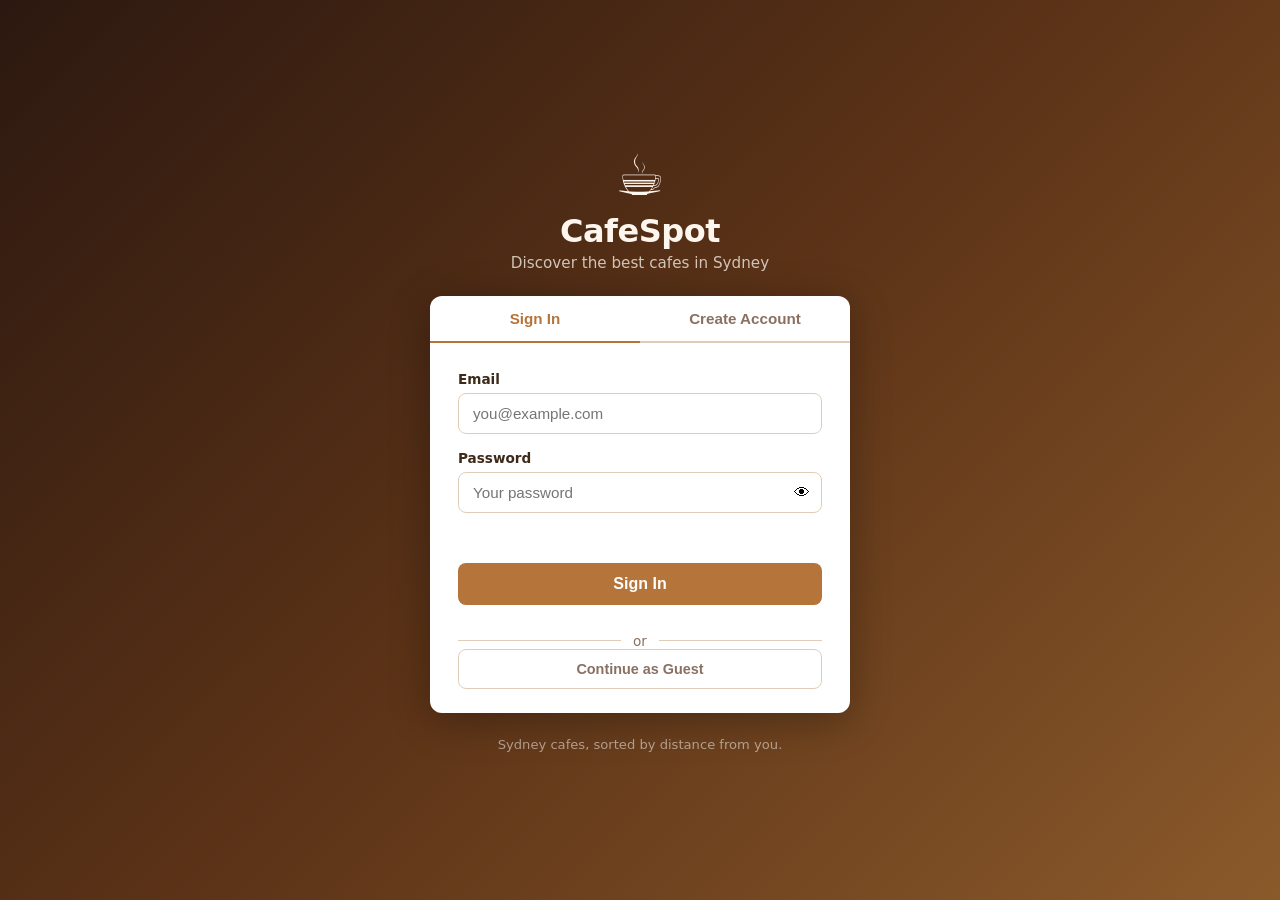
==== commit f3f35a52: "Added guest access" ====
--- a/frontend/index.html
+++ b/frontend/index.html
@@ -36,12 +36,6 @@
                 </div>
                 <div class="form-error" id="loginError"></div>
                 <button type="submit" class="btn-auth" id="loginBtn">Sign In</button>
-                <div class="guest-divider">
-                    <span>or</span>
-                </div>
-                <button type="button" class="btn-guest" id="guestBtn">
-                    Continue as Guest
-                </button>
             </form>
 
             <!-- Register Form -->
@@ -71,6 +65,14 @@
                 <div class="form-error" id="registerError"></div>
                 <button type="submit" class="btn-auth" id="registerBtn">Create Account</button>
             </form>
+
+            <!-- Guest access — always visible on both tabs -->
+            <div class="guest-section">
+                <div class="guest-divider"><span>or</span></div>
+                <button type="button" class="btn-guest" id="guestBtn">
+                    Continue as Guest
+                </button>
+            </div>
         </div>
 
         <p class="auth-footer">Sydney cafes, sorted by distance from you.</p>
--- a/frontend/css/style.css
+++ b/frontend/css/style.css
@@ -99,7 +99,12 @@
     content: ''; flex: 1; height: 1px; background: var(--border);
 }
 
+.guest-section {
+    padding: 0 28px 24px;
+}
+
 .btn-guest {
+    width: 100%;
     padding: 11px; background: transparent; color: var(--muted);
     border: 1.5px solid var(--border); border-radius: 8px; font-size: 0.9rem;
     font-weight: 600; cursor: pointer; transition: border-color 0.2s, color 0.2s;
@@ -435,9 +440,20 @@
 .modal-photos { display: flex; gap: 4px; overflow: hidden; border-radius: var(--radius) var(--radius) 0 0; max-height: 220px; }
 .detail-photo { flex: 1; width: 0; height: 220px; object-fit: cover; }
 
-.modal-streetview { overflow: hidden; }
-.streetview-img   { width: 100%; height: 200px; object-fit: cover; display: block; }
-.no-streetview    { padding: 20px; text-align: center; color: var(--muted); background: var(--cream); }
+.modal-streetview {
+    overflow: hidden;
+    height: 220px;
+    background: var(--cream);
+    position: relative;
+}
+.modal-streetview.sv-hidden { display: none; }
+.sv-loading {
+    position: absolute; inset: 0;
+    display: flex; align-items: center; justify-content: center;
+    color: var(--muted); font-size: 0.88rem;
+    background: var(--cream);
+    pointer-events: none;
+}
 
 .modal-content { padding: 20px 24px 24px; }
 .modal-content h2 { font-size: 1.3rem; font-weight: 700; margin-bottom: 6px; }
